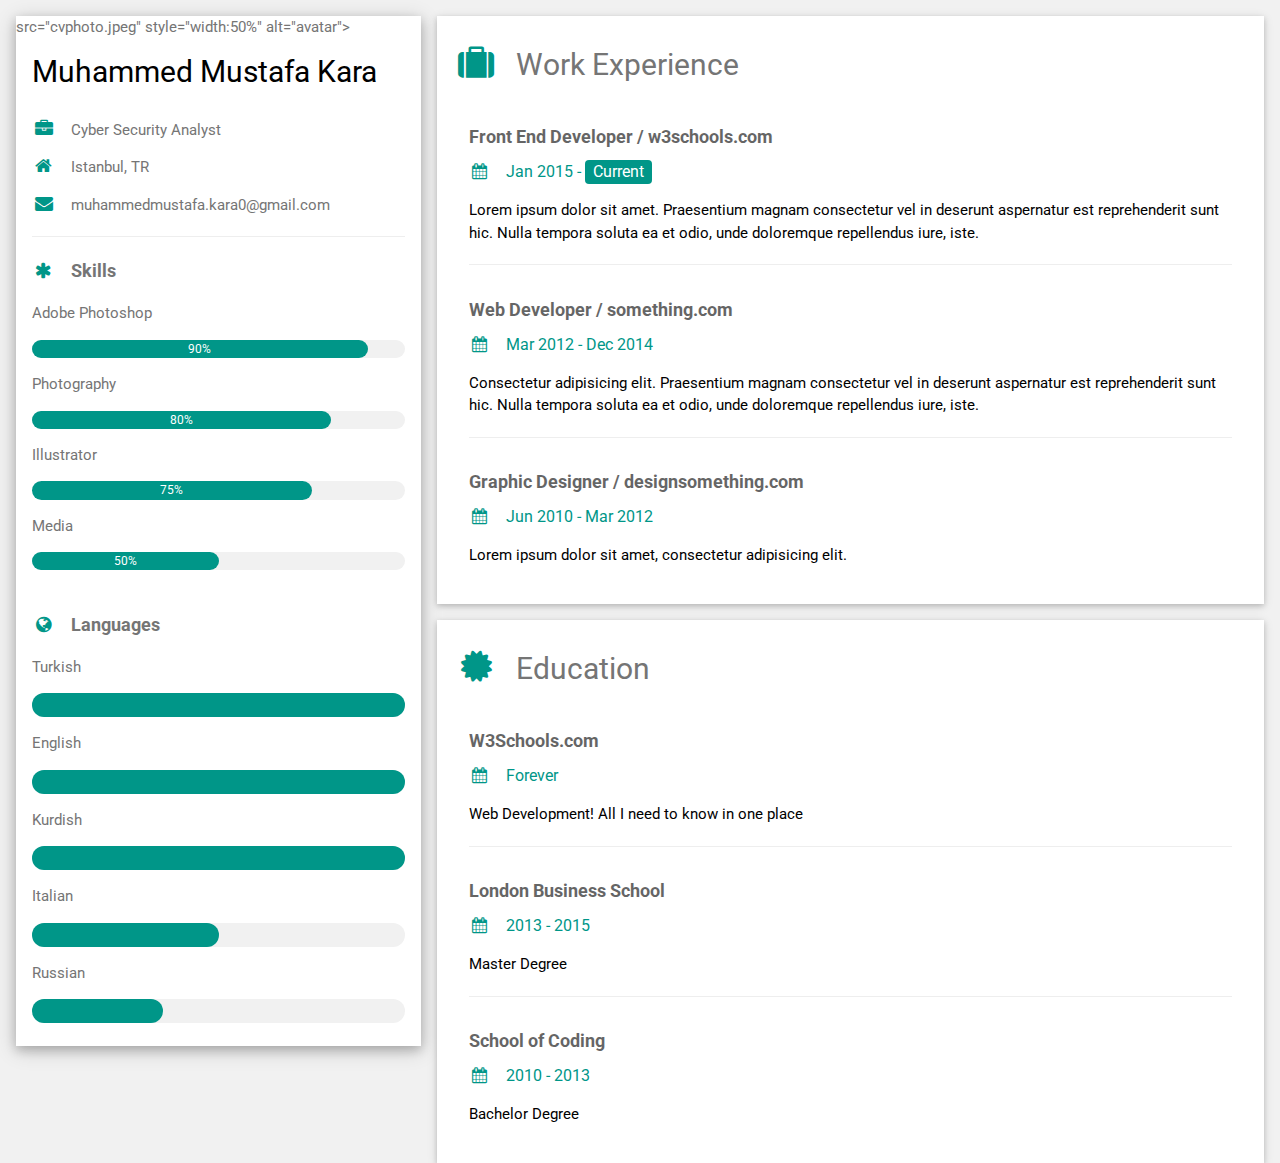
==== cvpage.html @ e25139e8 "Update cvpage.html" ====
<!DOCTYPE html>
<html>
<head>
<title>Cv</title>
<meta charset="UTF-8">
<meta name="viewport" content="width=device-width, initial-scale=1">
<meta name="author" content="DeusKarao">
<link rel="stylesheet" href="https://www.w3schools.com/w3css/4/w3.css">
<link rel='stylesheet' href='https://fonts.googleapis.com/css?family=Roboto'>
<link rel="stylesheet" href="https://cdnjs.cloudflare.com/ajax/libs/font-awesome/4.7.0/css/font-awesome.min.css">
<link rel="shortcut icon" href="/favicons/ares.png" >  
<style>
html,body,h1,h2,h3,h4,h5,h6 {font-family: "Roboto", sans-serif}
</style>
</head>
<body class="w3-light-grey">

<!-- Page Container -->
<div class="w3-content w3-margin-top" style="max-width:1400px;">

  <!-- The Grid -->
  <div class="w3-row-padding">

    <!-- Left Column -->
    <div class="w3-third">

      <div class="w3-white w3-text-grey w3-card-4">
        <div class="w3-display-container">
          <img class="w3-display-middle"> src="cvphoto.jpeg" style="width:50%" alt="avatar">
          <div class="w3-display-bottom-left w3-container w3-text-black">
            <h2>Muhammed Mustafa Kara</h2>
          </div>
        </div>
        <div class="w3-container">
          <p><i class="fa fa-briefcase fa-fw w3-margin-right w3-large w3-text-teal"></i>Cyber Security Analyst</p>
          <p><i class="fa fa-home fa-fw w3-margin-right w3-large w3-text-teal"></i>Istanbul, TR</p>
          <p><i class="fa fa-envelope fa-fw w3-margin-right w3-large w3-text-teal"></i>muhammedmustafa.kara0@gmail.com</p>
          <hr>

          <p class="w3-large"><b><i class="fa fa-asterisk fa-fw w3-margin-right w3-text-teal"></i>Skills</b></p>
          <p>Adobe Photoshop</p>
          <div class="w3-light-grey w3-round-xlarge w3-small">
            <div class="w3-container w3-center w3-round-xlarge w3-teal" style="width:90%">90%</div>
          </div>
          <p>Photography</p>
          <div class="w3-light-grey w3-round-xlarge w3-small">
            <div class="w3-container w3-center w3-round-xlarge w3-teal" style="width:80%">
              <div class="w3-center w3-text-white">80%</div>
            </div>
          </div>
          <p>Illustrator</p>
          <div class="w3-light-grey w3-round-xlarge w3-small">
            <div class="w3-container w3-center w3-round-xlarge w3-teal" style="width:75%">75%</div>
          </div>
          <p>Media</p>
          <div class="w3-light-grey w3-round-xlarge w3-small">
            <div class="w3-container w3-center w3-round-xlarge w3-teal" style="width:50%">50%</div>
          </div>
          <br>

          <p class="w3-large w3-text-theme"><b><i class="fa fa-globe fa-fw w3-margin-right w3-text-teal"></i>Languages</b></p>
          <p>Turkish</p>
          <div class="w3-light-grey w3-round-xlarge">
            <div class="w3-round-xlarge w3-teal" style="height:24px;width:100%"></div>
          </div>
          <p>English</p>
          <div class="w3-light-grey w3-round-xlarge">
            <div class="w3-round-xlarge w3-teal" style="height:24px;width:100%"></div>
          </div>
          <p>Kurdish</p>
          <div class="w3-light-grey w3-round-xlarge">
            <div class="w3-round-xlarge w3-teal" style="height:24px;width:100%"></div>
          </div>
          <p>Italian</p>
          <div class="w3-light-grey w3-round-xlarge">
            <div class="w3-round-xlarge w3-teal" style="height:24px;width:50%"></div>
          </div>
          <p>Russian</p>
          <div class="w3-light-grey w3-round-xlarge">
            <div class="w3-round-xlarge w3-teal" style="height:24px;width:35%"></div>
          </div>
          <br>
        </div>
      </div><br>

    <!-- End Left Column -->
    </div>

    <!-- Right Column -->
    <div class="w3-twothird">

      <div class="w3-container w3-card w3-white w3-margin-bottom">
        <h2 class="w3-text-grey w3-padding-16"><i class="fa fa-suitcase fa-fw w3-margin-right w3-xxlarge w3-text-teal"></i>Work Experience</h2>
        <div class="w3-container">
          <h5 class="w3-opacity"><b>Front End Developer / w3schools.com</b></h5>
          <h6 class="w3-text-teal"><i class="fa fa-calendar fa-fw w3-margin-right"></i>Jan 2015 - <span class="w3-tag w3-teal w3-round">Current</span></h6>
          <p>Lorem ipsum dolor sit amet. Praesentium magnam consectetur vel in deserunt aspernatur est reprehenderit sunt hic. Nulla tempora soluta ea et odio, unde doloremque repellendus iure, iste.</p>
          <hr>
        </div>
        <div class="w3-container">
          <h5 class="w3-opacity"><b>Web Developer / something.com</b></h5>
          <h6 class="w3-text-teal"><i class="fa fa-calendar fa-fw w3-margin-right"></i>Mar 2012 - Dec 2014</h6>
          <p>Consectetur adipisicing elit. Praesentium magnam consectetur vel in deserunt aspernatur est reprehenderit sunt hic. Nulla tempora soluta ea et odio, unde doloremque repellendus iure, iste.</p>
          <hr>
        </div>
        <div class="w3-container">
          <h5 class="w3-opacity"><b>Graphic Designer / designsomething.com</b></h5>
          <h6 class="w3-text-teal"><i class="fa fa-calendar fa-fw w3-margin-right"></i>Jun 2010 - Mar 2012</h6>
          <p>Lorem ipsum dolor sit amet, consectetur adipisicing elit. </p><br>
        </div>
      </div>

      <div class="w3-container w3-card w3-white">
        <h2 class="w3-text-grey w3-padding-16"><i class="fa fa-certificate fa-fw w3-margin-right w3-xxlarge w3-text-teal"></i>Education</h2>
        <div class="w3-container">
          <h5 class="w3-opacity"><b>W3Schools.com</b></h5>
          <h6 class="w3-text-teal"><i class="fa fa-calendar fa-fw w3-margin-right"></i>Forever</h6>
          <p>Web Development! All I need to know in one place</p>
          <hr>
        </div>
        <div class="w3-container">
          <h5 class="w3-opacity"><b>London Business School</b></h5>
          <h6 class="w3-text-teal"><i class="fa fa-calendar fa-fw w3-margin-right"></i>2013 - 2015</h6>
          <p>Master Degree</p>
          <hr>
        </div>
        <div class="w3-container">
          <h5 class="w3-opacity"><b>School of Coding</b></h5>
          <h6 class="w3-text-teal"><i class="fa fa-calendar fa-fw w3-margin-right"></i>2010 - 2013</h6>
          <p>Bachelor Degree</p><br>
        </div>
      </div>

    <!-- End Right Column -->
    </div>

  <!-- End Grid -->
  </div>

  <!-- End Page Container -->
</div>
</body>
</html>
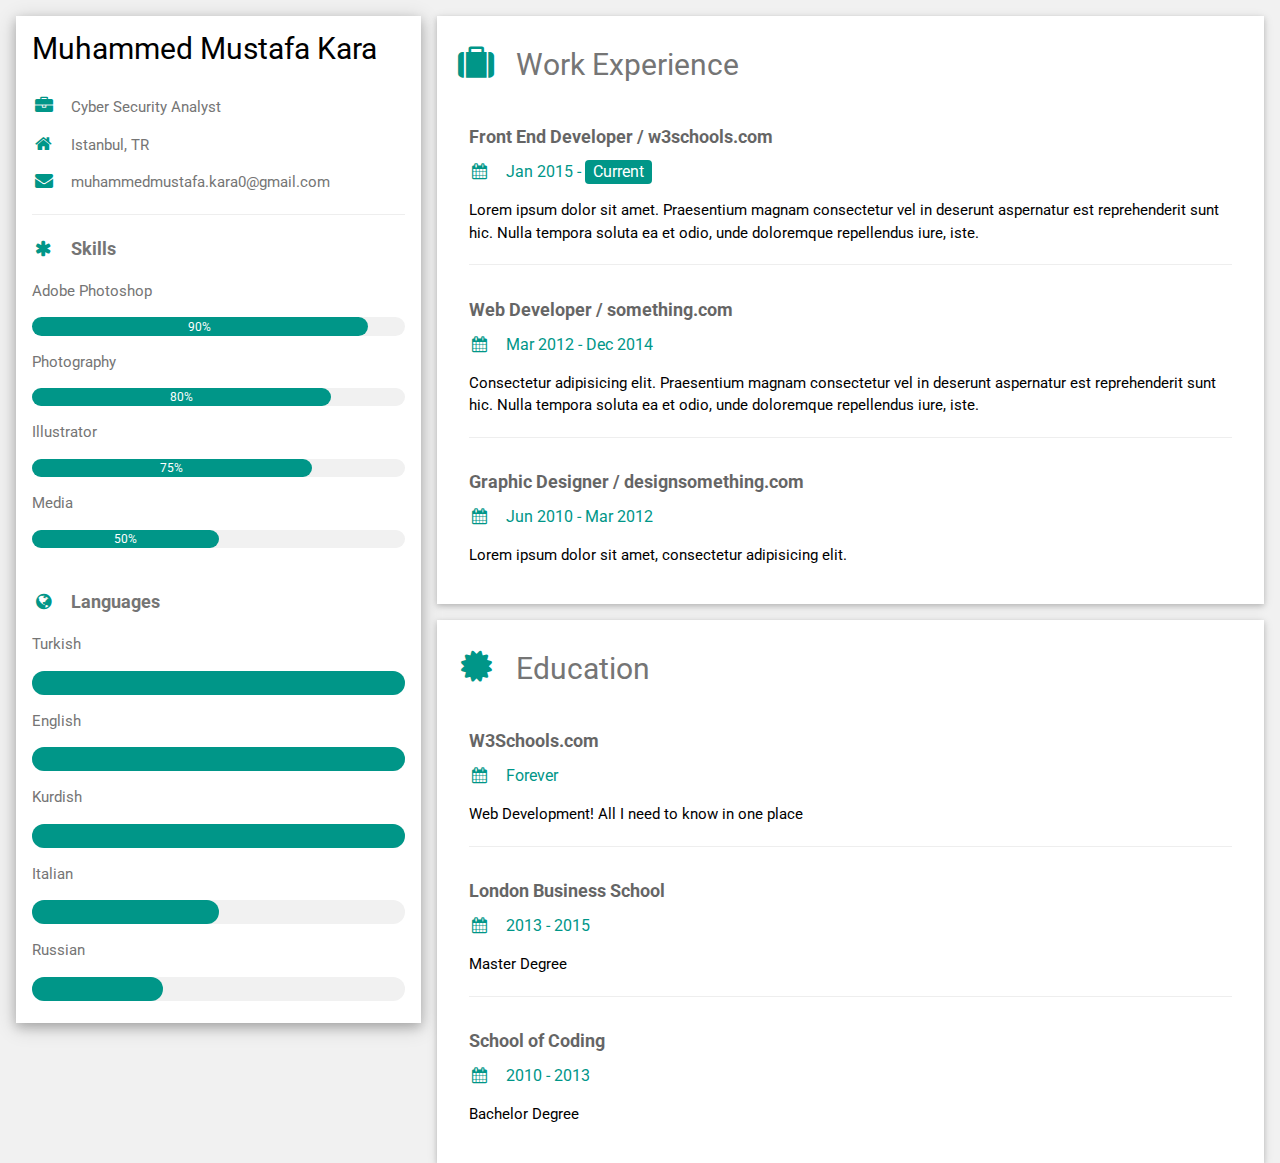
==== commit 04577cff: "Update cvpage.html" ====
--- a/cvpage.html
+++ b/cvpage.html
@@ -26,7 +26,6 @@
 
       <div class="w3-white w3-text-grey w3-card-4">
         <div class="w3-display-container">
-          <img class="w3-display-middle"> src="cvphoto.jpeg" style="width:50%" alt="avatar">
           <div class="w3-display-bottom-left w3-container w3-text-black">
             <h2>Muhammed Mustafa Kara</h2>
           </div>
